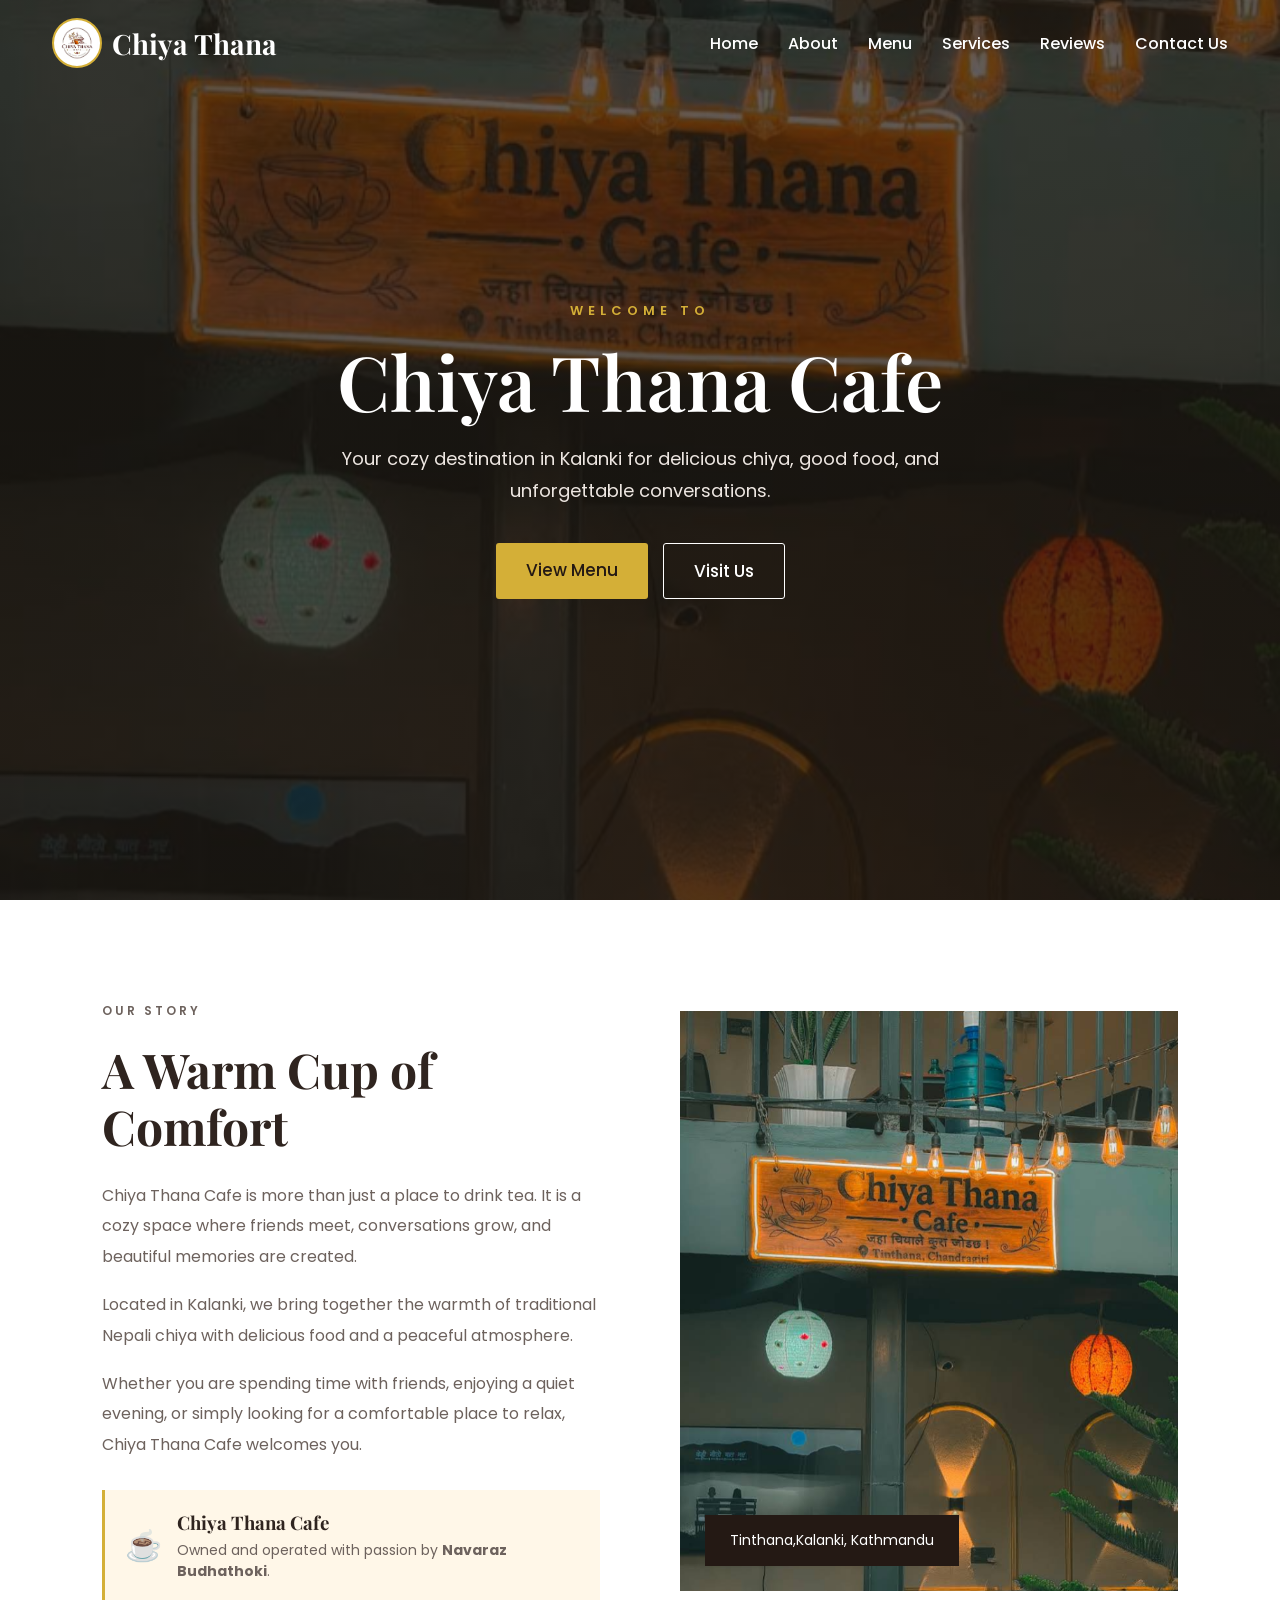
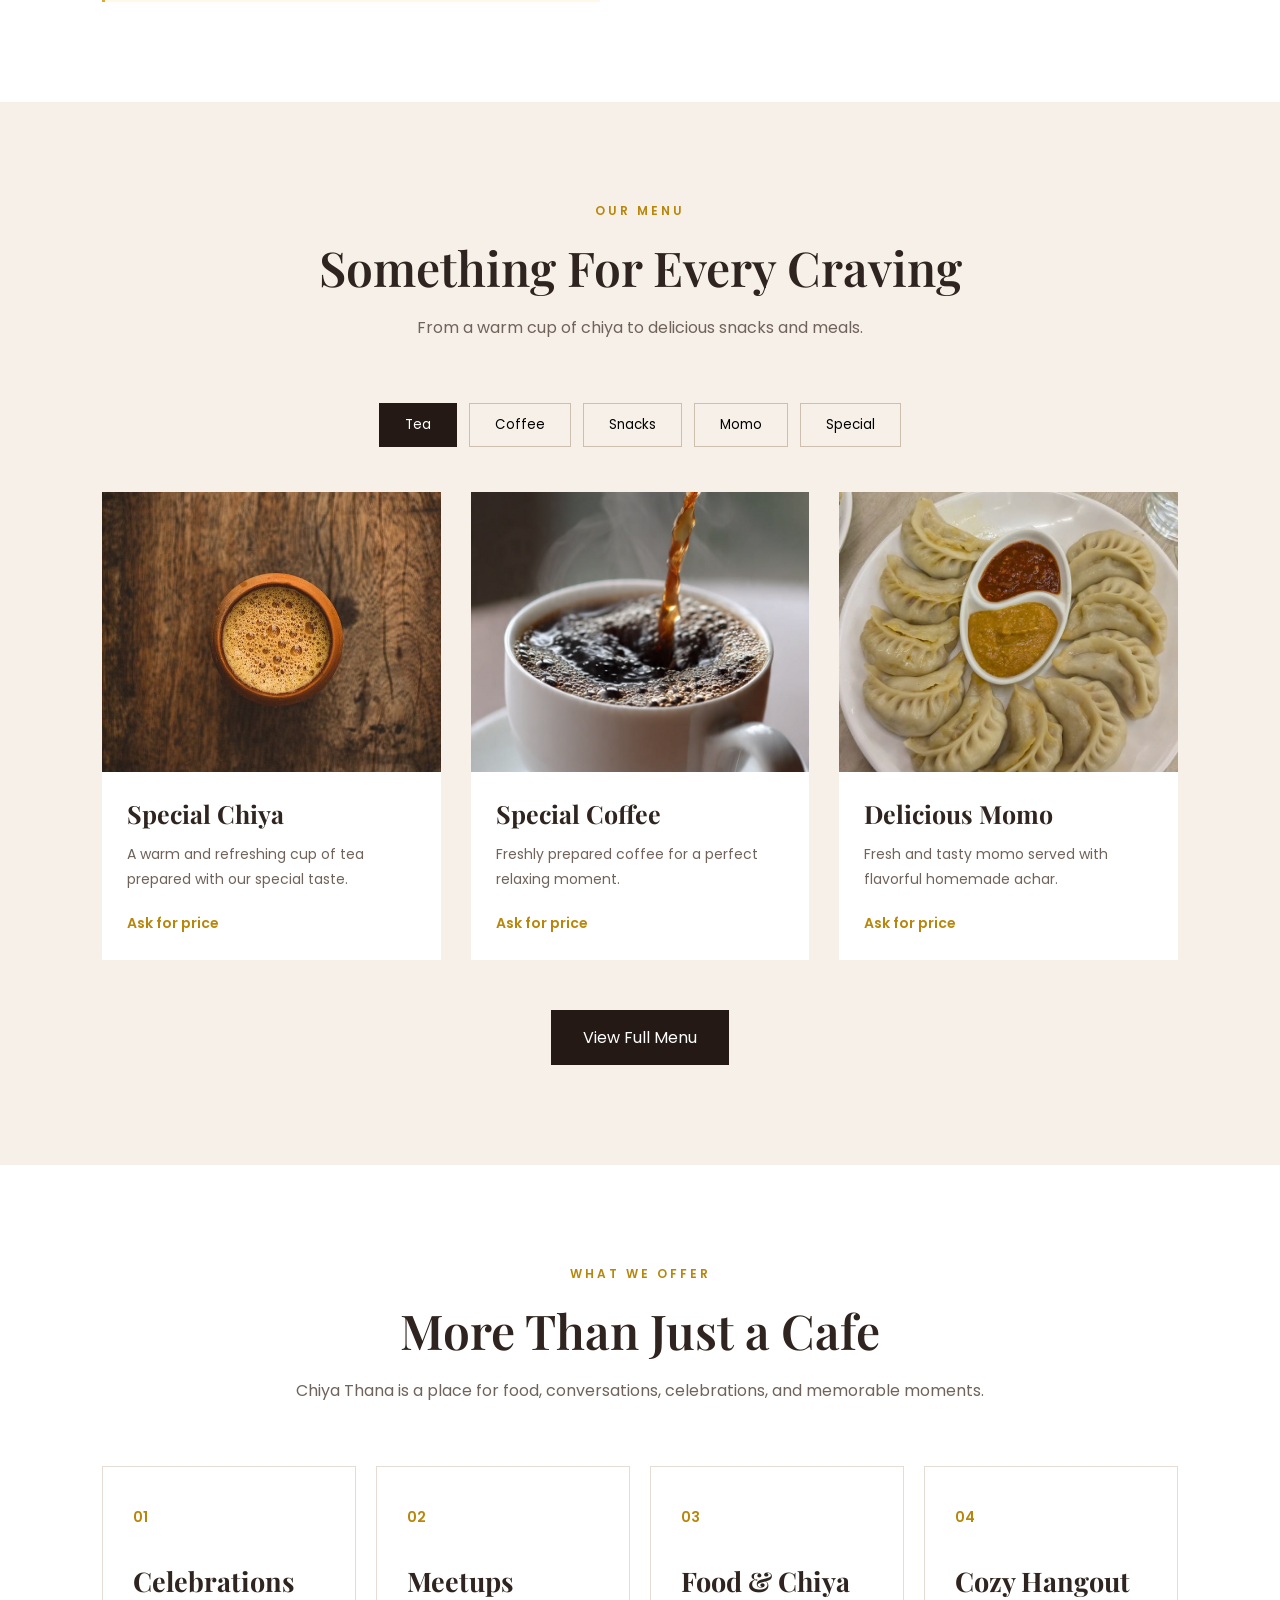
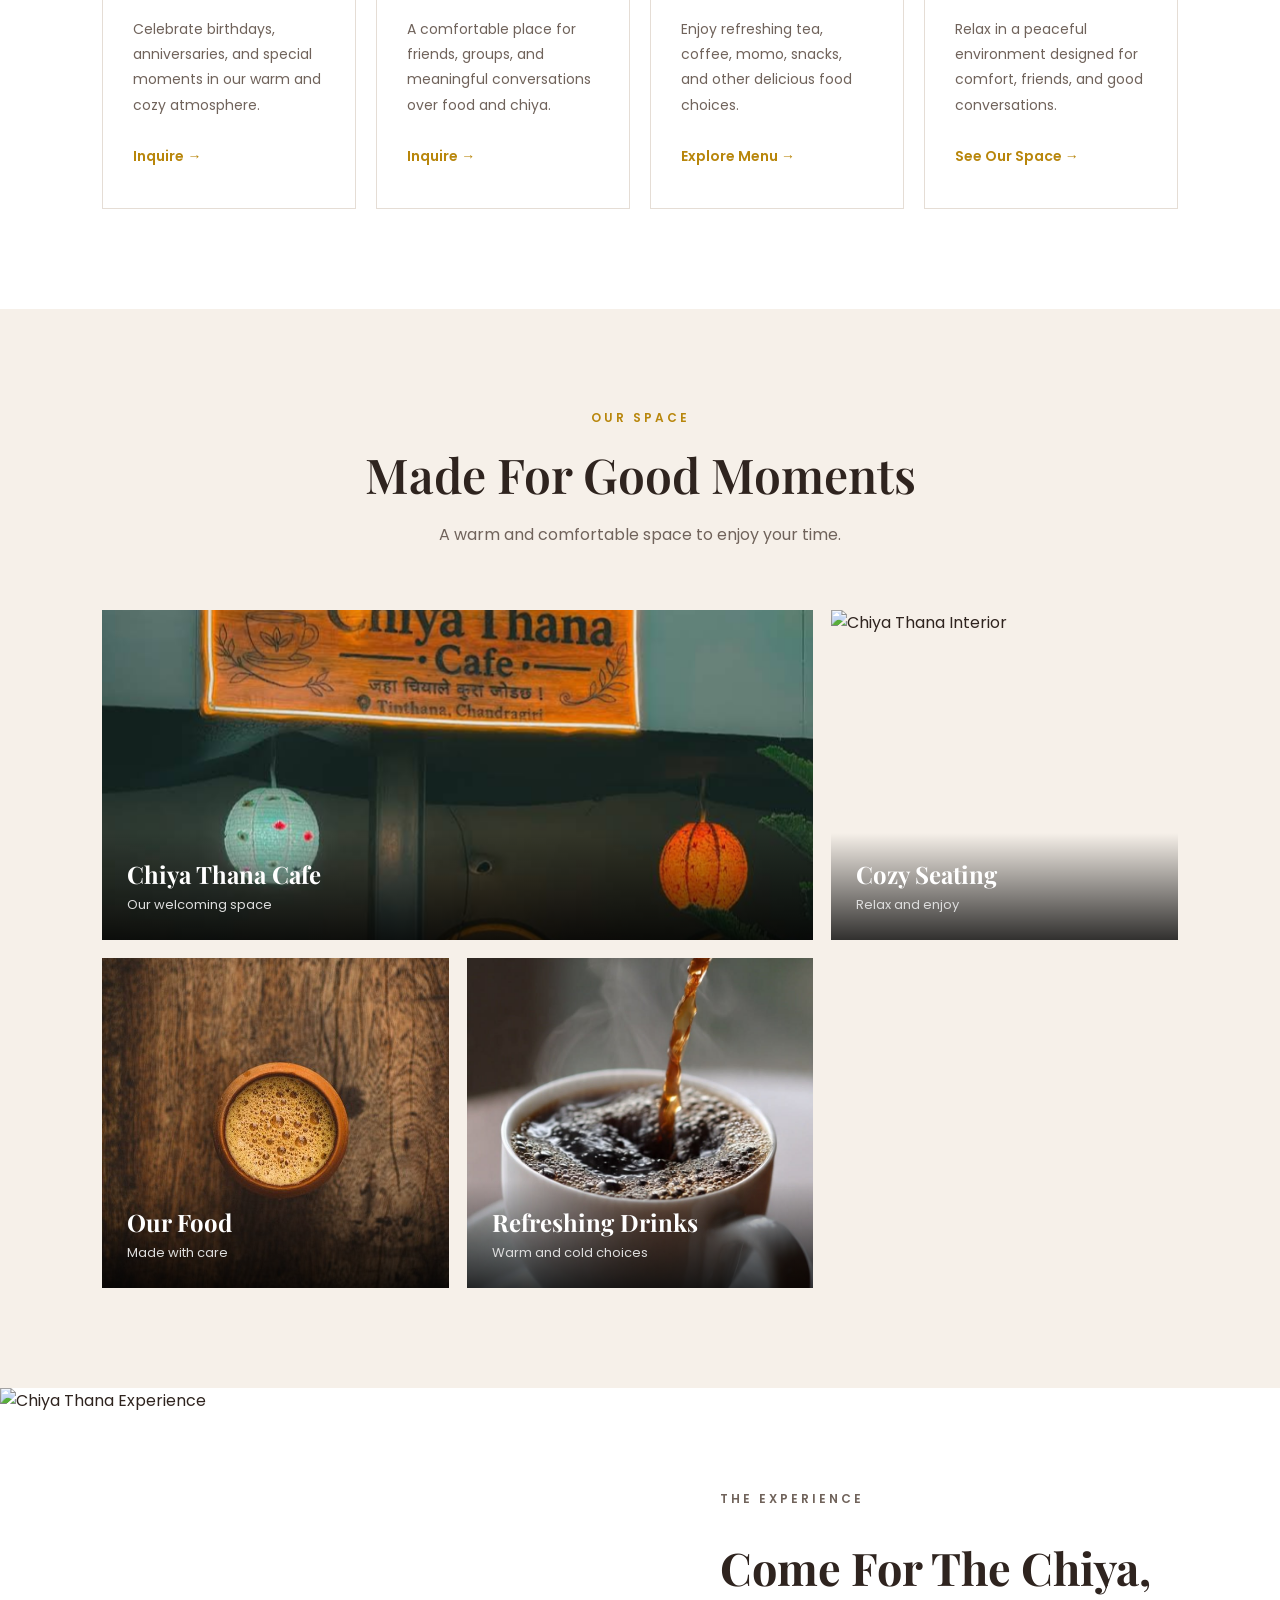
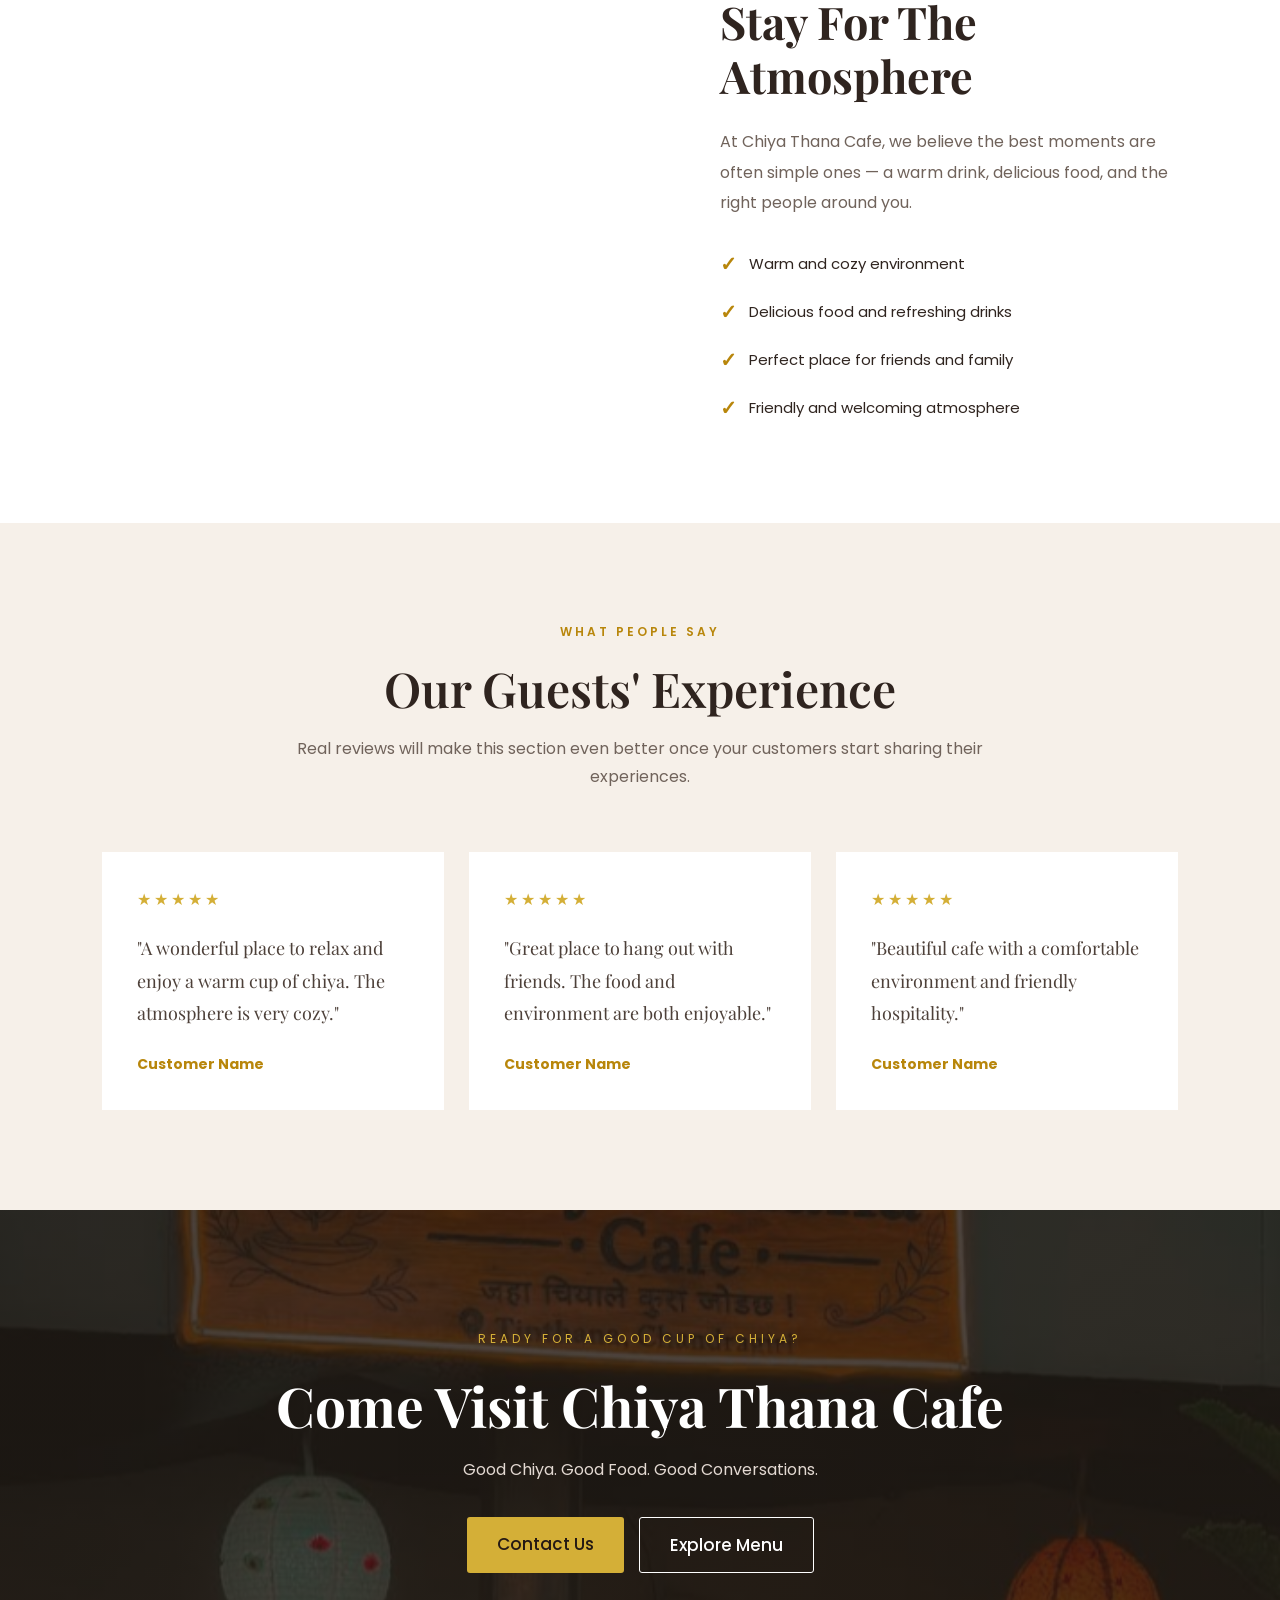
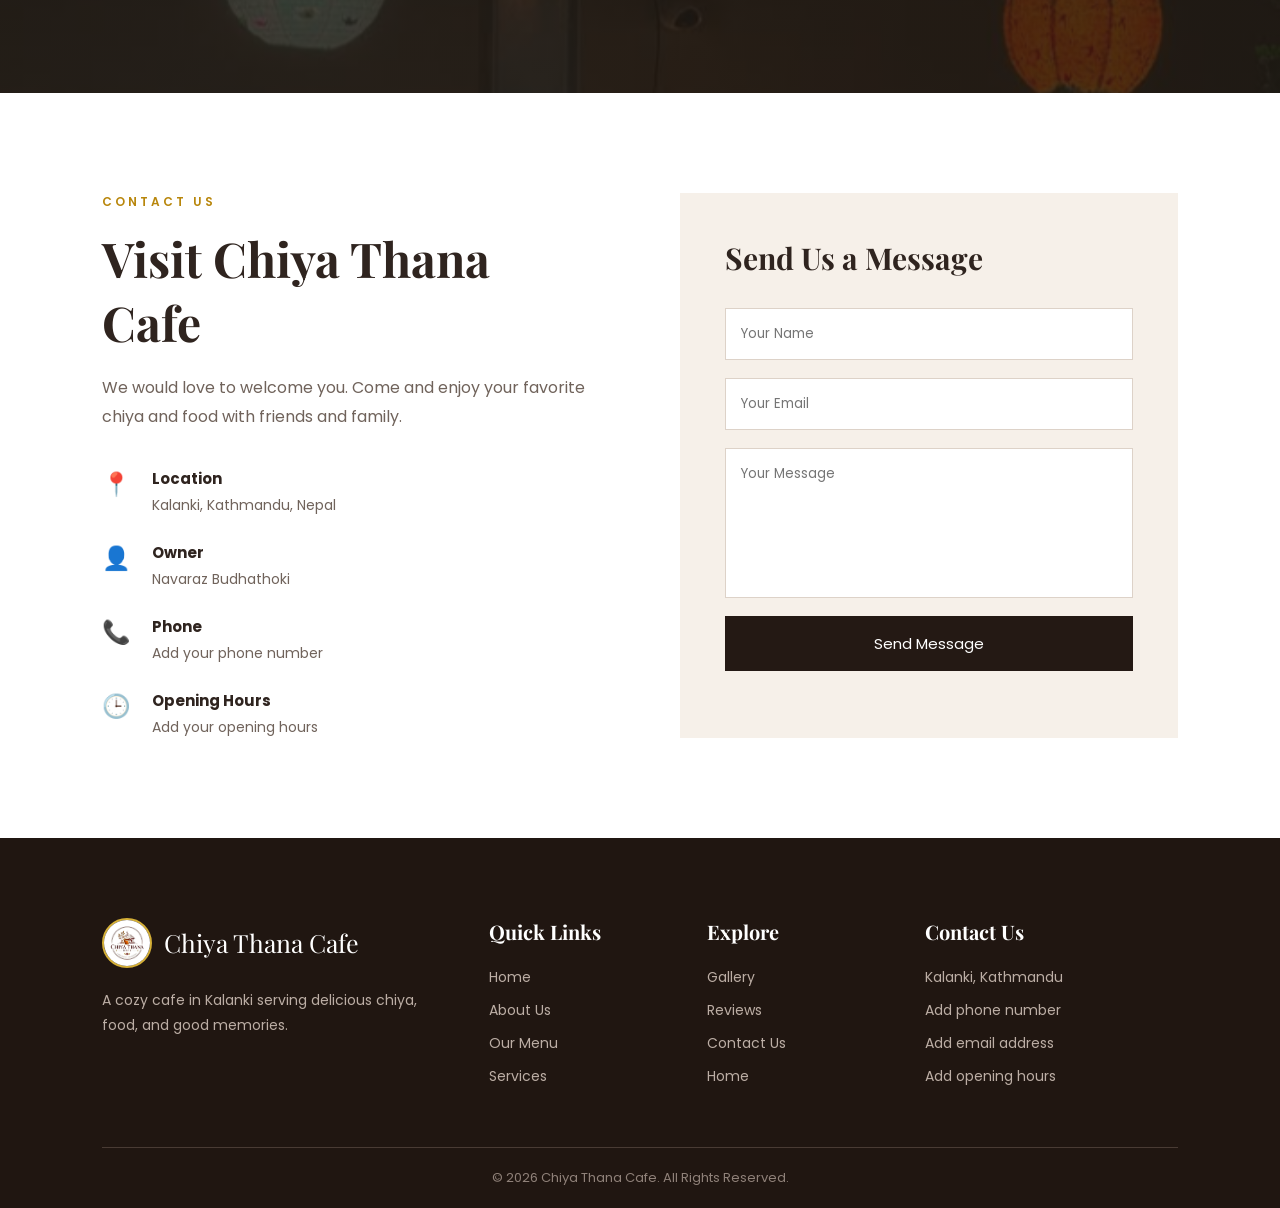
==== index.html @ babbaf50 "Add files via upload" ====
<!DOCTYPE html>
<html lang="en">
<head>
<meta charset="UTF-8">
<meta name="viewport" content="width=device-width, initial-scale=1.0">

<title>Chiya Thana Cafe | Kalanki</title>

<link rel="stylesheet" href="style.css">

<link rel="preconnect" href="https://fonts.googleapis.com">
<link rel="preconnect" href="https://fonts.gstatic.com" crossorigin>

<link href="https://fonts.googleapis.com/css2?family=Poppins:wght@300;400;500;600;700&family=Playfair+Display:wght@500;600;700&display=swap" rel="stylesheet">

</head>

<body>

<header id="header">

<div class="navbar">

<a href="#home" class="logo">
<img src="logo.jpg" alt="Chiya Thana Cafe Logo">
<span>Chiya Thana</span>
</a>

<nav id="navLinks">

<a href="#home">Home</a>
<a href="#about">About</a>
<a href="#menu">Menu</a>
<a href="#services">Services</a>
<a href="#reviews">Reviews</a>
<a href="#contact">Contact Us</a>

</nav>

<button class="menu-btn" id="menuBtn">☰</button>

</div>

</header>


<section class="hero" id="home">

<div class="hero-overlay"></div>

<div class="hero-content">

<p class="hero-small">WELCOME TO</p>

<h1>Chiya Thana Cafe</h1>

<p class="hero-text">
Your cozy destination in Kalanki for delicious chiya,
good food, and unforgettable conversations.
</p>

<div class="hero-buttons">

<a href="#menu" class="btn primary-btn">
View Menu
</a>

<a href="#contact" class="btn secondary-btn">
Visit Us
</a>

</div>

</div>

</section>


<section class="about section" id="about">

<div class="about-text">

<p class="section-tag">OUR STORY</p>

<h2>A Warm Cup of Comfort</h2>

<p>
Chiya Thana Cafe is more than just a place to drink tea.
It is a cozy space where friends meet, conversations grow,
and beautiful memories are created.
</p>

<p>
Located in Kalanki, we bring together the warmth of
traditional Nepali chiya with delicious food and a peaceful
atmosphere.
</p>

<p>
Whether you are spending time with friends, enjoying a quiet
evening, or simply looking for a comfortable place to relax,
Chiya Thana Cafe welcomes you.
</p>

<div class="about-owner">

<div class="owner-icon">☕</div>

<div>

<h3>Chiya Thana Cafe</h3>

<p>
Owned and operated with passion by
<strong>Navaraz Budhathoki</strong>.
</p>

</div>

</div>

</div>


<div class="about-image">

<img src="cafe1.png" alt="Chiya Thana Cafe">

<div class="image-label">

<span>Tinthana,Kalanki, Kathmandu</span>

</div>

</div>

</section>


<section class="menu-preview section" id="menu">

<div class="section-heading">

<p class="section-tag">OUR MENU</p>

<h2>Something For Every Craving</h2>

<p>
From a warm cup of chiya to delicious snacks and meals.
</p>

</div>


<div class="menu-categories">

<button class="category active">Tea</button>
<button class="category">Coffee</button>
<button class="category">Snacks</button>
<button class="category">Momo</button>
<button class="category">Special</button>

</div>


<div class="food-grid">

<div class="food-card">

<div class="food-image">

<img src="cafe3.jpg" alt="Chiya">

</div>

<div class="food-content">

<h3>Special Chiya</h3>

<p>
A warm and refreshing cup of tea prepared with our special taste.
</p>

<span>Ask for price</span>

</div>

</div>


<div class="food-card">

<div class="food-image">

<img src="cafe4.jpg" alt="Coffee">

</div>

<div class="food-content">

<h3>Special Coffee</h3>

<p>
Freshly prepared coffee for a perfect relaxing moment.
</p>

<span>Ask for price</span>

</div>

</div>


<div class="food-card">

<div class="food-image">

<img src="cafe5.jpg" alt="Momo">

</div>

<div class="food-content">

<h3>Delicious Momo</h3>

<p>
Fresh and tasty momo served with flavorful homemade achar.
</p>

<span>Ask for price</span>

</div>

</div>

</div>


<div class="center-button">

<a href="#contact" class="dark-btn">
View Full Menu
</a>

</div>

</section>


<section class="services section" id="services">

<div class="section-heading">

<p class="section-tag">WHAT WE OFFER</p>

<h2>More Than Just a Cafe</h2>

<p>
Chiya Thana is a place for food, conversations, celebrations,
and memorable moments.
</p>

</div>


<div class="services-grid">


<div class="service-card">

<div class="service-number">01</div>

<h3>Celebrations</h3>

<p>
Celebrate birthdays, anniversaries, and special moments in
our warm and cozy atmosphere.
</p>

<a href="#contact">Inquire →</a>

</div>


<div class="service-card">

<div class="service-number">02</div>

<h3>Meetups</h3>

<p>
A comfortable place for friends, groups, and meaningful
conversations over food and chiya.
</p>

<a href="#contact">Inquire →</a>

</div>


<div class="service-card">

<div class="service-number">03</div>

<h3>Food & Chiya</h3>

<p>
Enjoy refreshing tea, coffee, momo, snacks, and other
delicious food choices.
</p>

<a href="#menu">Explore Menu →</a>

</div>


<div class="service-card">

<div class="service-number">04</div>

<h3>Cozy Hangout</h3>

<p>
Relax in a peaceful environment designed for comfort,
friends, and good conversations.
</p>

<a href="#gallery">See Our Space →</a>

</div>

</div>

</section>


<section class="space section" id="gallery">

<div class="section-heading">

<p class="section-tag">OUR SPACE</p>

<h2>Made For Good Moments</h2>

<p>
A warm and comfortable space to enjoy your time.
</p>

</div>


<div class="gallery-grid">

<div class="gallery-item large">

<img src="cafe1.png" alt="Chiya Thana Exterior">

<div class="gallery-overlay">

<h3>Chiya Thana Cafe</h3>

<p>Our welcoming space</p>

</div>

</div>


<div class="gallery-item">

<img src="cafe2.jpg" alt="Chiya Thana Interior">

<div class="gallery-overlay">

<h3>Cozy Seating</h3>

<p>Relax and enjoy</p>

</div>

</div>


<div class="gallery-item">

<img src="cafe3.jpg" alt="Chiya Thana Food">

<div class="gallery-overlay">

<h3>Our Food</h3>

<p>Made with care</p>

</div>

</div>


<div class="gallery-item">

<img src="cafe4.jpg" alt="Coffee">

<div class="gallery-overlay">

<h3>Refreshing Drinks</h3>

<p>Warm and cold choices</p>

</div>

</div>

</div>

</section>


<section class="experience section">

<div class="experience-image">

<img src="cafe2.jpg" alt="Chiya Thana Experience">

</div>


<div class="experience-content">

<p class="section-tag">THE EXPERIENCE</p>

<h2>Come For The Chiya, Stay For The Atmosphere</h2>

<p>
At Chiya Thana Cafe, we believe the best moments are often
simple ones — a warm drink, delicious food, and the right
people around you.
</p>


<div class="experience-list">

<div>

<span>✓</span>

<p>Warm and cozy environment</p>

</div>

<div>

<span>✓</span>

<p>Delicious food and refreshing drinks</p>

</div>

<div>

<span>✓</span>

<p>Perfect place for friends and family</p>

</div>

<div>

<span>✓</span>

<p>Friendly and welcoming atmosphere</p>

</div>

</div>

</div>

</section>


<section class="reviews section" id="reviews">

<div class="section-heading">

<p class="section-tag">WHAT PEOPLE SAY</p>

<h2>Our Guests' Experience</h2>

<p>
Real reviews will make this section even better once your
customers start sharing their experiences.
</p>

</div>


<div class="review-grid">


<div class="review-card">

<div class="stars">★★★★★</div>

<p>
"A wonderful place to relax and enjoy a warm cup of chiya.
The atmosphere is very cozy."
</p>

<h4>Customer Name</h4>

</div>


<div class="review-card">

<div class="stars">★★★★★</div>

<p>
"Great place to hang out with friends. The food and
environment are both enjoyable."
</p>

<h4>Customer Name</h4>

</div>


<div class="review-card">

<div class="stars">★★★★★</div>

<p>
"Beautiful cafe with a comfortable environment and
friendly hospitality."
</p>

<h4>Customer Name</h4>

</div>

</div>

</section>


<section class="cta">

<div class="cta-content">

<p>READY FOR A GOOD CUP OF CHIYA?</p>

<h2>Come Visit Chiya Thana Cafe</h2>

<span>
Good Chiya. Good Food. Good Conversations.
</span>

<div class="cta-buttons">

<a href="#contact" class="btn primary-btn">
Contact Us
</a>

<a href="#menu" class="btn secondary-btn">
Explore Menu
</a>

</div>

</div>

</section>


<section class="contact section" id="contact">

<div class="contact-left">

<p class="section-tag">CONTACT US</p>

<h2>Visit Chiya Thana Cafe</h2>

<p class="contact-description">
We would love to welcome you. Come and enjoy your favorite
chiya and food with friends and family.
</p>


<div class="contact-details">


<div class="contact-item">

<div class="contact-icon">📍</div>

<div>

<h3>Location</h3>

<p>Kalanki, Kathmandu, Nepal</p>

</div>

</div>


<div class="contact-item">

<div class="contact-icon">👤</div>

<div>

<h3>Owner</h3>

<p>Navaraz Budhathoki</p>

</div>

</div>


<div class="contact-item">

<div class="contact-icon">📞</div>

<div>

<h3>Phone</h3>

<p>Add your phone number</p>

</div>

</div>


<div class="contact-item">

<div class="contact-icon">🕒</div>

<div>

<h3>Opening Hours</h3>

<p>Add your opening hours</p>

</div>

</div>

</div>

</div>


<div class="contact-form">

<h3>Send Us a Message</h3>

<form id="contactForm">

<input type="text" placeholder="Your Name" required>

<input type="email" placeholder="Your Email" required>

<textarea placeholder="Your Message" required></textarea>

<button type="submit">
Send Message
</button>

<p id="formMessage"></p>

</form>

</div>

</section>


<footer>

<div class="footer-container">


<div class="footer-brand">

<a href="#home" class="footer-logo">

<img src="logo.jpg" alt="Chiya Thana Logo">

<span>Chiya Thana Cafe</span>

</a>

<p>
A cozy cafe in Kalanki serving delicious chiya,
food, and good memories.
</p>

</div>


<div class="footer-column">

<h3>Quick Links</h3>

<a href="#home">Home</a>
<a href="#about">About Us</a>
<a href="#menu">Our Menu</a>
<a href="#services">Services</a>

</div>


<div class="footer-column">

<h3>Explore</h3>

<a href="#gallery">Gallery</a>
<a href="#reviews">Reviews</a>
<a href="#contact">Contact Us</a>
<a href="#home">Home</a>

</div>


<div class="footer-column">

<h3>Contact Us</h3>

<p>Kalanki, Kathmandu</p>

<p>Add phone number</p>

<p>Add email address</p>

<p>Add opening hours</p>

</div>

</div>


<div class="footer-bottom">

<p>
© 2026 Chiya Thana Cafe. All Rights Reserved.
</p>

</div>

</footer>


<script src="script.js"></script>

</body>
</html>
---- style.css ----
*{
margin:0;
padding:0;
box-sizing:border-box;
scroll-behavior:smooth;
}

body{
font-family:'Poppins',sans-serif;
color:#2f241f;
background:#fffaf5;
overflow-x:hidden;
}

header{
position:absolute;
top:0;
left:0;
width:100%;
z-index:1000;
transition:.3s;
}

header.scrolled{
position:fixed;
background:#241914;
box-shadow:0 5px 20px rgba(0,0,0,.15);
}

.navbar{
width:95%;
max-width:1800px;
margin:auto;
padding:18px 20px;
display:flex;
align-items:center;
justify-content:space-between;
}

.logo{
text-decoration:none;
color:white;
font-size:28px;
font-weight:700;
font-family:'Playfair Display',serif;
display:flex;
align-items:center;
gap:10px;
}

.logo img{
width:50px;
height:50px;
object-fit:cover;
border:2px solid #D4AF37;
border-radius:50%;
padding:2px;
background:white;
}

nav{
display:flex;
align-items:center;
gap:30px;
}

nav a{
color:white;
text-decoration:none;
font-size:16px;
font-weight:500;
transition:.3s;
}

nav a:hover{
color:#D4AF37;
}

.menu-btn{
display:none;
background:none;
border:none;
color:white;
font-size:28px;
cursor:pointer;
}

.hero{
height:100vh;
min-height:650px;
background:url("cafe1.png") center/cover no-repeat;
position:relative;
display:flex;
align-items:center;
justify-content:center;
text-align:center;
}

.hero-overlay{
position:absolute;
top:0;
left:0;
width:100%;
height:100%;
background:linear-gradient(
rgba(25,15,10,.65),
rgba(25,15,10,.75)
);
}

.hero-content{
position:relative;
z-index:2;
color:white;
max-width:850px;
padding:30px;
}

.hero-small{
font-size:13px;
letter-spacing:5px;
color:#D4AF37;
margin-bottom:18px;
font-weight:600;
}

.hero h1{
font-family:'Playfair Display',serif;
font-size:76px;
font-weight:600;
margin-bottom:20px;
line-height:1.1;
}

.hero-text{
font-size:18px;
line-height:1.8;
max-width:650px;
margin:auto;
color:#eee7e2;
}

.hero-buttons{
display:flex;
justify-content:center;
gap:15px;
margin-top:35px;
}

.btn{
display:inline-block;
padding:14px 30px;
border-radius:3px;
text-decoration:none;
font-size:17px;
font-weight:500;
transition:.3s;
}

.primary-btn{
background:#D4AF37;
color:#241914;
}

.primary-btn:hover{
background:#f0cf67;
transform:translateY(-3px);
}

.secondary-btn{
border:1px solid white;
color:white;
}

.secondary-btn:hover{
background:white;
color:#241914;
}

.section{
padding:100px 8%;
}

.section-tag{
font-size:12px;
font-weight:600;
letter-spacing:3px;
color:#B8860B;
margin-bottom:15px;
}

.section-heading{
max-width:750px;
margin:0 auto 60px;
text-align:center;
}

.section-heading h2{
font-family:'Playfair Display',serif;
font-size:48px;
font-weight:600;
margin-bottom:15px;
}

.section-heading>p:last-child{
color:#70635b;
line-height:1.8;
}

.about{
display:grid;
grid-template-columns:1fr 1fr;
gap:80px;
align-items:center;
background:#fff;
}

.about-text h2{
font-family:'Playfair Display',serif;
font-size:48px;
line-height:1.2;
margin-bottom:25px;
}

.about-text>p{
color:#6d625d;
line-height:1.9;
margin-bottom:18px;
}

.about-owner{
display:flex;
align-items:center;
gap:15px;
margin-top:30px;
padding:20px;
background:#fff7e8;
border-left:3px solid #D4AF37;
}

.owner-icon{
font-size:30px;
}

.about-owner h3{
font-family:'Playfair Display',serif;
margin-bottom:5px;
}

.about-owner p{
font-size:14px;
color:#6d625d;
}

.about-image{
position:relative;
}

.about-image img{
width:100%;
height:580px;
object-fit:cover;
display:block;
}

.image-label{
position:absolute;
bottom:25px;
left:25px;
background:#241914;
color:white;
padding:15px 25px;
font-size:14px;
}

.menu-preview{
background:#f6f0e9;
}

.menu-categories{
display:flex;
justify-content:center;
gap:12px;
flex-wrap:wrap;
margin-bottom:45px;
}

.category{
padding:11px 25px;
background:transparent;
border:1px solid #cdbfae;
font-family:'Poppins',sans-serif;
cursor:pointer;
transition:.3s;
}

.category:hover,
.category.active{
background:#241914;
color:white;
border-color:#241914;
}

.food-grid{
display:grid;
grid-template-columns:repeat(3,1fr);
gap:30px;
max-width:1250px;
margin:auto;
}

.food-card{
background:white;
transition:.3s;
}

.food-card:hover{
transform:translateY(-8px);
box-shadow:0 15px 35px rgba(0,0,0,.08);
}

.food-image{
height:280px;
overflow:hidden;
}

.food-image img{
width:100%;
height:100%;
object-fit:cover;
transition:.5s;
}

.food-card:hover img{
transform:scale(1.08);
}

.food-content{
padding:25px;
}

.food-content h3{
font-family:'Playfair Display',serif;
font-size:25px;
margin-bottom:12px;
}

.food-content p{
font-size:14px;
line-height:1.8;
color:#70635b;
margin-bottom:18px;
}

.food-content span{
font-size:14px;
font-weight:600;
color:#B8860B;
}

.center-button{
text-align:center;
margin-top:50px;
}

.dark-btn{
display:inline-block;
background:#241914;
color:white;
padding:15px 32px;
text-decoration:none;
transition:.3s;
}

.dark-btn:hover{
background:#B8860B;
}

.services{
background:white;
}

.services-grid{
display:grid;
grid-template-columns:repeat(4,1fr);
gap:20px;
}

.service-card{
padding:40px 30px;
border:1px solid #e5ddd5;
transition:.3s;
}

.service-card:hover{
background:#241914;
color:white;
transform:translateY(-5px);
}

.service-number{
font-size:14px;
color:#B8860B;
margin-bottom:35px;
font-weight:600;
}

.service-card h3{
font-family:'Playfair Display',serif;
font-size:27px;
margin-bottom:18px;
}

.service-card p{
font-size:14px;
line-height:1.8;
color:#70635b;
margin-bottom:25px;
}

.service-card:hover p{
color:#ddd4cd;
}

.service-card a{
text-decoration:none;
color:#B8860B;
font-size:14px;
font-weight:600;
}

.space{
background:#f6f0e9;
}

.gallery-grid{
display:grid;
grid-template-columns:repeat(3,1fr);
gap:18px;
max-width:1400px;
margin:auto;
}

.gallery-item{
position:relative;
height:330px;
overflow:hidden;
}

.gallery-item.large{
grid-column:span 2;
}

.gallery-item img{
width:100%;
height:100%;
object-fit:cover;
transition:.5s;
}

.gallery-item:hover img{
transform:scale(1.08);
}

.gallery-overlay{
position:absolute;
left:0;
bottom:0;
width:100%;
padding:25px;
color:white;
background:linear-gradient(
transparent,
rgba(0,0,0,.8)
);
}

.gallery-overlay h3{
font-family:'Playfair Display',serif;
font-size:24px;
}

.gallery-overlay p{
font-size:13px;
margin-top:5px;
color:#ddd;
}

.experience{
display:grid;
grid-template-columns:1fr 1fr;
padding:0;
background:white;
}

.experience-image img{
width:100%;
height:100%;
min-height:600px;
object-fit:cover;
display:block;
}

.experience-content{
padding:100px 80px;
display:flex;
flex-direction:column;
justify-content:center;
}

.experience-content h2{
font-family:'Playfair Display',serif;
font-size:45px;
line-height:1.2;
margin-bottom:25px;
}

.experience-content>p{
color:#70635b;
line-height:1.9;
margin-bottom:30px;
}

.experience-list{
display:flex;
flex-direction:column;
gap:18px;
}

.experience-list div{
display:flex;
align-items:center;
gap:12px;
}

.experience-list span{
color:#B8860B;
font-weight:bold;
font-size:20px;
}

.experience-list p{
font-size:15px;
}

.reviews{
background:#f6f0e9;
}

.review-grid{
display:grid;
grid-template-columns:repeat(3,1fr);
gap:25px;
max-width:1250px;
margin:auto;
}

.review-card{
background:white;
padding:35px;
}

.stars{
color:#D4AF37;
letter-spacing:3px;
margin-bottom:20px;
}

.review-card>p{
font-family:'Playfair Display',serif;
font-size:18px;
line-height:1.8;
color:#4d4039;
margin-bottom:25px;
}

.review-card h4{
font-size:14px;
color:#B8860B;
}

.cta{
background:
linear-gradient(
rgba(30,20,15,.78),
rgba(30,20,15,.78)
),
url("cafe1.png") center/cover no-repeat;
padding:120px 20px;
text-align:center;
color:white;
}

.cta-content{
max-width:800px;
margin:auto;
}

.cta-content>p{
font-size:12px;
letter-spacing:4px;
color:#D4AF37;
margin-bottom:20px;
}

.cta h2{
font-family:'Playfair Display',serif;
font-size:55px;
margin-bottom:15px;
}

.cta-content>span{
color:#e3d9d2;
font-size:16px;
}

.cta-buttons{
display:flex;
justify-content:center;
gap:15px;
margin-top:35px;
}

.contact{
display:grid;
grid-template-columns:1fr 1fr;
gap:80px;
background:white;
}

.contact-left h2{
font-family:'Playfair Display',serif;
font-size:48px;
margin-bottom:20px;
}

.contact-description{
color:#70635b;
line-height:1.8;
margin-bottom:35px;
}

.contact-details{
display:flex;
flex-direction:column;
gap:25px;
}

.contact-item{
display:flex;
align-items:flex-start;
gap:15px;
}

.contact-icon{
font-size:23px;
width:35px;
}

.contact-item h3{
font-size:15px;
margin-bottom:5px;
}

.contact-item p{
font-size:14px;
color:#70635b;
}

.contact-form{
background:#f6f0e9;
padding:45px;
}

.contact-form h3{
font-family:'Playfair Display',serif;
font-size:30px;
margin-bottom:30px;
}

.contact-form form{
display:flex;
flex-direction:column;
gap:18px;
}

.contact-form input,
.contact-form textarea{
width:100%;
padding:15px;
border:1px solid #ddd2c8;
background:white;
font-family:'Poppins',sans-serif;
outline:none;
}

.contact-form input:focus,
.contact-form textarea:focus{
border-color:#B8860B;
}

.contact-form textarea{
height:150px;
resize:none;
}

.contact-form button{
background:#241914;
color:white;
border:none;
padding:16px;
font-family:'Poppins',sans-serif;
font-size:15px;
cursor:pointer;
transition:.3s;
}

.contact-form button:hover{
background:#B8860B;
}

#formMessage{
text-align:center;
color:#5a7d45;
font-size:14px;
}

footer{
background:#201611;
color:white;
padding:80px 8% 20px;
}

.footer-container{
display:grid;
grid-template-columns:2fr 1fr 1fr 1.5fr;
gap:50px;
padding-bottom:60px;
}

.footer-logo{
display:flex;
align-items:center;
gap:12px;
text-decoration:none;
color:white;
font-family:'Playfair Display',serif;
font-size:25px;
margin-bottom:20px;
}

.footer-logo img{
width:50px;
height:50px;
border-radius:50%;
object-fit:cover;
border:2px solid #D4AF37;
}

.footer-brand>p{
font-size:14px;
line-height:1.8;
color:#bcaea5;
max-width:320px;
}

.footer-column{
display:flex;
flex-direction:column;
gap:12px;
}

.footer-column h3{
font-family:'Playfair Display',serif;
font-size:20px;
margin-bottom:10px;
}

.footer-column a,
.footer-column p{
color:#bcaea5;
font-size:14px;
text-decoration:none;
transition:.3s;
}

.footer-column a:hover{
color:#D4AF37;
}

.footer-bottom{
border-top:1px solid #493b34;
padding-top:20px;
text-align:center;
}

.footer-bottom p{
font-size:13px;
color:#8f8179;
}

@media(max-width:1100px){

nav{
gap:18px;
}

nav a{
font-size:14px;
}

.services-grid{
grid-template-columns:repeat(2,1fr);
}

}

@media(max-width:900px){

.navbar{
width:100%;
padding:15px 25px;
}

.menu-btn{
display:block;
z-index:1002;
}

nav{
position:absolute;
top:80px;
left:0;
width:100%;
background:#241914;
flex-direction:column;
align-items:center;
gap:0;
max-height:0;
overflow:hidden;
transition:.4s;
}

nav.active{
max-height:500px;
padding:15px 0;
}

nav a{
font-size:16px;
padding:14px;
}

.hero h1{
font-size:58px;
}

.about,
.contact{
grid-template-columns:1fr;
gap:50px;
}

.food-grid,
.review-grid{
grid-template-columns:1fr;
max-width:550px;
}

.experience{
grid-template-columns:1fr;
}

.experience-image img{
min-height:450px;
}

.experience-content{
padding:80px 8%;
}

.footer-container{
grid-template-columns:1fr 1fr;
}

}

@media(max-width:600px){

.section{
padding:75px 6%;
}

.logo{
font-size:22px;
}

.logo img{
width:43px;
height:43px;
}

.hero{
min-height:600px;
}

.hero h1{
font-size:43px;
}

.hero-text{
font-size:16px;
}

.hero-buttons,
.cta-buttons{
flex-direction:column;
align-items:center;
}

.btn{
width:210px;
}

.section-heading h2,
.about-text h2,
.contact-left h2,
.experience-content h2{
font-size:35px;
}

.services-grid{
grid-template-columns:1fr;
}

.gallery-grid{
grid-template-columns:1fr;
}

.gallery-item.large{
grid-column:span 1;
}

.gallery-item{
height:300px;
}

.cta{
padding:90px 20px;
}

.cta h2{
font-size:38px;
}

.contact-form{
padding:30px 20px;
}

.footer-container{
grid-template-columns:1fr;
gap:35px;
}

}
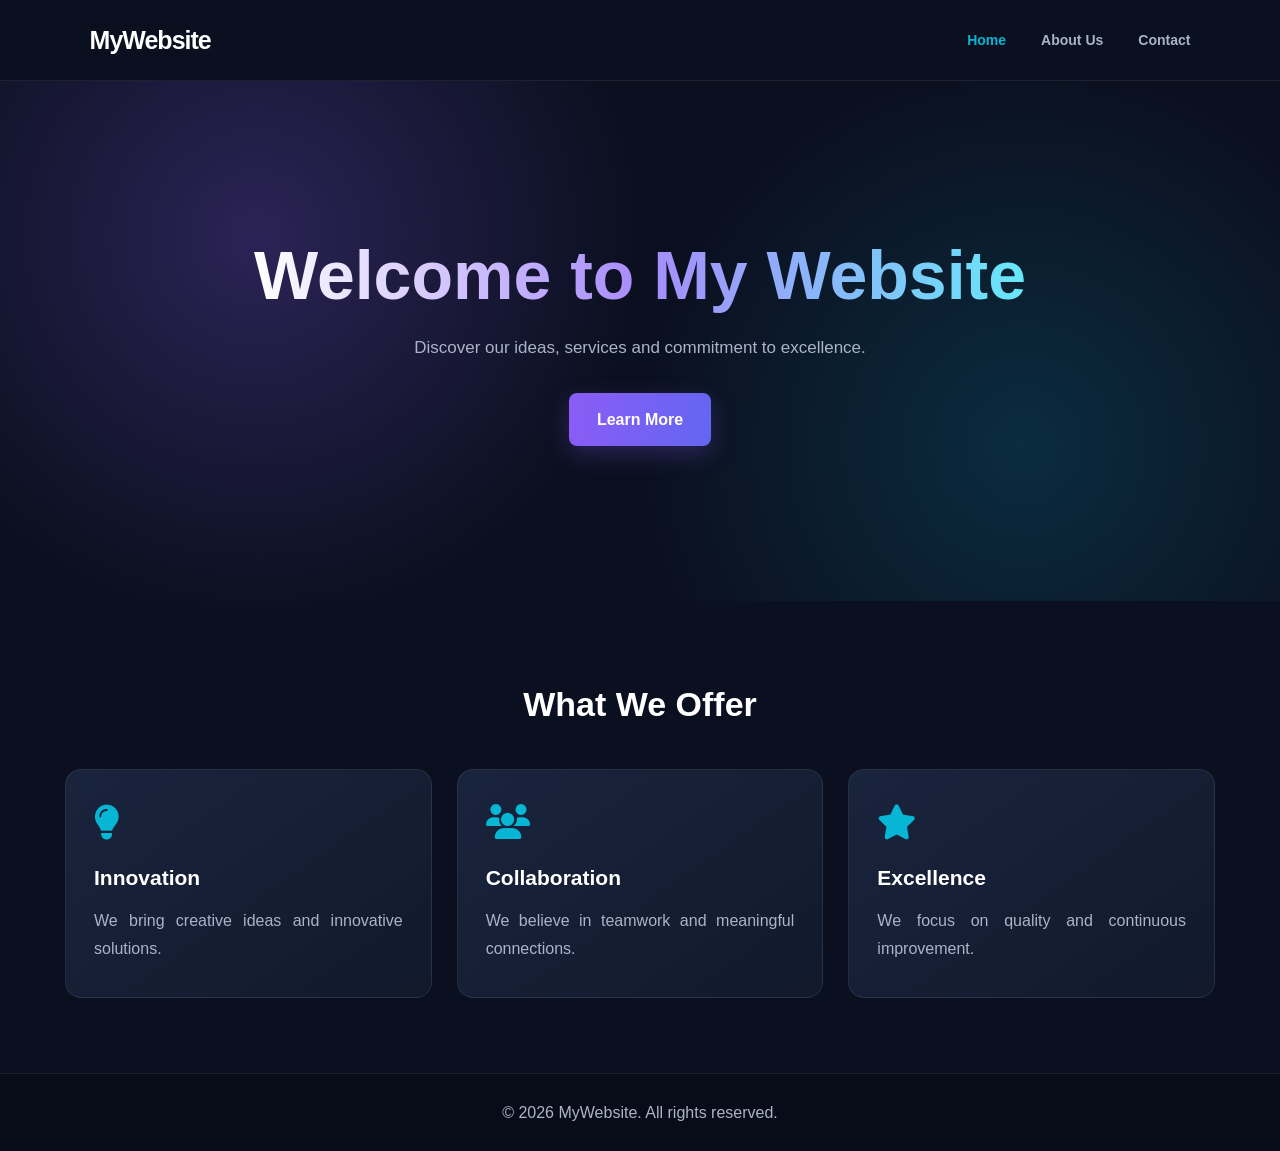
==== commit f0eca9e7: "Update website design and pages" ====
--- a/index.html
+++ b/index.html
@@ -1,759 +1,64 @@
 <!DOCTYPE html>
 <html lang="en">
 <head>
-<meta charset="UTF-8">
-<meta name="viewport" content="width=device-width, initial-scale=1.0">
-
-<title>Chiya Thana Cafe | Kalanki</title>
-
-<link rel="stylesheet" href="style.css">
-
-<link rel="preconnect" href="https://fonts.googleapis.com">
-<link rel="preconnect" href="https://fonts.gstatic.com" crossorigin>
-
-<link href="https://fonts.googleapis.com/css2?family=Poppins:wght@300;400;500;600;700&family=Playfair+Display:wght@500;600;700&display=swap" rel="stylesheet">
-
+    <meta charset="UTF-8">
+    <meta name="viewport" content="width=device-width, initial-scale=1.0">
+    <title>Home | My Website</title>
+    <link rel="stylesheet" href="style.css">
+    <link rel="stylesheet" href="https://cdnjs.cloudflare.com/ajax/libs/font-awesome/6.5.2/css/all.min.css">
+    <script src="script.js" defer></script>
 </head>
-
 <body>
 
-<header id="header">
+<header>
+    <nav class="navbar">
+        <a href="index.html" class="logo">MyWebsite</a>
 
-<div class="navbar">
+        <button class="menu-toggle">
+            <i class="fa fa-bars"></i>
+        </button>
 
-<a href="#home" class="logo">
-<img src="logo.jpg" alt="Chiya Thana Cafe Logo">
-<span>Chiya Thana</span>
-</a>
-
-<nav id="navLinks">
-
-<a href="#home">Home</a>
-<a href="#about">About</a>
-<a href="#menu">Menu</a>
-<a href="#services">Services</a>
-<a href="#reviews">Reviews</a>
-<a href="#contact">Contact Us</a>
-
-</nav>
-
-<button class="menu-btn" id="menuBtn">☰</button>
-
-</div>
-
+        <ul class="nav-menu">
+            <li><a href="index.html" class="active">Home</a></li>
+            <li><a href="about.html">About Us</a></li>
+            <li><a href="contact.html">Contact</a></li>
+        </ul>
+    </nav>
 </header>
 
-
-<section class="hero" id="home">
-
-<div class="hero-overlay"></div>
-
-<div class="hero-content">
-
-<p class="hero-small">WELCOME TO</p>
-
-<h1>Chiya Thana Cafe</h1>
-
-<p class="hero-text">
-Your cozy destination in Kalanki for delicious chiya,
-good food, and unforgettable conversations.
-</p>
-
-<div class="hero-buttons">
-
-<a href="#menu" class="btn primary-btn">
-View Menu
-</a>
-
-<a href="#contact" class="btn secondary-btn">
-Visit Us
-</a>
-
-</div>
-
-</div>
-
+<section class="hero">
+    <h1>Welcome to My Website</h1>
+    <p>Discover our ideas, services and commitment to excellence.</p>
+    <a href="about.html" class="btn">Learn More</a>
 </section>
 
+<section class="container">
+    <h2>What We Offer</h2>
 
-<section class="about section" id="about">
+    <div class="cards">
+        <div class="card">
+            <i class="fa fa-lightbulb"></i>
+            <h3>Innovation</h3>
+            <p>We bring creative ideas and innovative solutions.</p>
+        </div>
 
-<div class="about-text">
+        <div class="card">
+            <i class="fa fa-users"></i>
+            <h3>Collaboration</h3>
+            <p>We believe in teamwork and meaningful connections.</p>
+        </div>
 
-<p class="section-tag">OUR STORY</p>
-
-<h2>A Warm Cup of Comfort</h2>
-
-<p>
-Chiya Thana Cafe is more than just a place to drink tea.
-It is a cozy space where friends meet, conversations grow,
-and beautiful memories are created.
-</p>
-
-<p>
-Located in Kalanki, we bring together the warmth of
-traditional Nepali chiya with delicious food and a peaceful
-atmosphere.
-</p>
-
-<p>
-Whether you are spending time with friends, enjoying a quiet
-evening, or simply looking for a comfortable place to relax,
-Chiya Thana Cafe welcomes you.
-</p>
-
-<div class="about-owner">
-
-<div class="owner-icon">☕</div>
-
-<div>
-
-<h3>Chiya Thana Cafe</h3>
-
-<p>
-Owned and operated with passion by
-<strong>Navaraz Budhathoki</strong>.
-</p>
-
-</div>
-
-</div>
-
-</div>
-
-
-<div class="about-image">
-
-<img src="cafe1.png" alt="Chiya Thana Cafe">
-
-<div class="image-label">
-
-<span>Tinthana,Kalanki, Kathmandu</span>
-
-</div>
-
-</div>
-
+        <div class="card">
+            <i class="fa fa-star"></i>
+            <h3>Excellence</h3>
+            <p>We focus on quality and continuous improvement.</p>
+        </div>
+    </div>
 </section>
 
-
-<section class="menu-preview section" id="menu">
-
-<div class="section-heading">
-
-<p class="section-tag">OUR MENU</p>
-
-<h2>Something For Every Craving</h2>
-
-<p>
-From a warm cup of chiya to delicious snacks and meals.
-</p>
-
-</div>
-
-
-<div class="menu-categories">
-
-<button class="category active">Tea</button>
-<button class="category">Coffee</button>
-<button class="category">Snacks</button>
-<button class="category">Momo</button>
-<button class="category">Special</button>
-
-</div>
-
-
-<div class="food-grid">
-
-<div class="food-card">
-
-<div class="food-image">
-
-<img src="cafe3.jpg" alt="Chiya">
-
-</div>
-
-<div class="food-content">
-
-<h3>Special Chiya</h3>
-
-<p>
-A warm and refreshing cup of tea prepared with our special taste.
-</p>
-
-<span>Ask for price</span>
-
-</div>
-
-</div>
-
-
-<div class="food-card">
-
-<div class="food-image">
-
-<img src="cafe4.jpg" alt="Coffee">
-
-</div>
-
-<div class="food-content">
-
-<h3>Special Coffee</h3>
-
-<p>
-Freshly prepared coffee for a perfect relaxing moment.
-</p>
-
-<span>Ask for price</span>
-
-</div>
-
-</div>
-
-
-<div class="food-card">
-
-<div class="food-image">
-
-<img src="cafe5.jpg" alt="Momo">
-
-</div>
-
-<div class="food-content">
-
-<h3>Delicious Momo</h3>
-
-<p>
-Fresh and tasty momo served with flavorful homemade achar.
-</p>
-
-<span>Ask for price</span>
-
-</div>
-
-</div>
-
-</div>
-
-
-<div class="center-button">
-
-<a href="#contact" class="dark-btn">
-View Full Menu
-</a>
-
-</div>
-
-</section>
-
-
-<section class="services section" id="services">
-
-<div class="section-heading">
-
-<p class="section-tag">WHAT WE OFFER</p>
-
-<h2>More Than Just a Cafe</h2>
-
-<p>
-Chiya Thana is a place for food, conversations, celebrations,
-and memorable moments.
-</p>
-
-</div>
-
-
-<div class="services-grid">
-
-
-<div class="service-card">
-
-<div class="service-number">01</div>
-
-<h3>Celebrations</h3>
-
-<p>
-Celebrate birthdays, anniversaries, and special moments in
-our warm and cozy atmosphere.
-</p>
-
-<a href="#contact">Inquire →</a>
-
-</div>
-
-
-<div class="service-card">
-
-<div class="service-number">02</div>
-
-<h3>Meetups</h3>
-
-<p>
-A comfortable place for friends, groups, and meaningful
-conversations over food and chiya.
-</p>
-
-<a href="#contact">Inquire →</a>
-
-</div>
-
-
-<div class="service-card">
-
-<div class="service-number">03</div>
-
-<h3>Food & Chiya</h3>
-
-<p>
-Enjoy refreshing tea, coffee, momo, snacks, and other
-delicious food choices.
-</p>
-
-<a href="#menu">Explore Menu →</a>
-
-</div>
-
-
-<div class="service-card">
-
-<div class="service-number">04</div>
-
-<h3>Cozy Hangout</h3>
-
-<p>
-Relax in a peaceful environment designed for comfort,
-friends, and good conversations.
-</p>
-
-<a href="#gallery">See Our Space →</a>
-
-</div>
-
-</div>
-
-</section>
-
-
-<section class="space section" id="gallery">
-
-<div class="section-heading">
-
-<p class="section-tag">OUR SPACE</p>
-
-<h2>Made For Good Moments</h2>
-
-<p>
-A warm and comfortable space to enjoy your time.
-</p>
-
-</div>
-
-
-<div class="gallery-grid">
-
-<div class="gallery-item large">
-
-<img src="cafe1.png" alt="Chiya Thana Exterior">
-
-<div class="gallery-overlay">
-
-<h3>Chiya Thana Cafe</h3>
-
-<p>Our welcoming space</p>
-
-</div>
-
-</div>
-
-
-<div class="gallery-item">
-
-<img src="cafe2.jpg" alt="Chiya Thana Interior">
-
-<div class="gallery-overlay">
-
-<h3>Cozy Seating</h3>
-
-<p>Relax and enjoy</p>
-
-</div>
-
-</div>
-
-
-<div class="gallery-item">
-
-<img src="cafe3.jpg" alt="Chiya Thana Food">
-
-<div class="gallery-overlay">
-
-<h3>Our Food</h3>
-
-<p>Made with care</p>
-
-</div>
-
-</div>
-
-
-<div class="gallery-item">
-
-<img src="cafe4.jpg" alt="Coffee">
-
-<div class="gallery-overlay">
-
-<h3>Refreshing Drinks</h3>
-
-<p>Warm and cold choices</p>
-
-</div>
-
-</div>
-
-</div>
-
-</section>
-
-
-<section class="experience section">
-
-<div class="experience-image">
-
-<img src="cafe2.jpg" alt="Chiya Thana Experience">
-
-</div>
-
-
-<div class="experience-content">
-
-<p class="section-tag">THE EXPERIENCE</p>
-
-<h2>Come For The Chiya, Stay For The Atmosphere</h2>
-
-<p>
-At Chiya Thana Cafe, we believe the best moments are often
-simple ones — a warm drink, delicious food, and the right
-people around you.
-</p>
-
-
-<div class="experience-list">
-
-<div>
-
-<span>✓</span>
-
-<p>Warm and cozy environment</p>
-
-</div>
-
-<div>
-
-<span>✓</span>
-
-<p>Delicious food and refreshing drinks</p>
-
-</div>
-
-<div>
-
-<span>✓</span>
-
-<p>Perfect place for friends and family</p>
-
-</div>
-
-<div>
-
-<span>✓</span>
-
-<p>Friendly and welcoming atmosphere</p>
-
-</div>
-
-</div>
-
-</div>
-
-</section>
-
-
-<section class="reviews section" id="reviews">
-
-<div class="section-heading">
-
-<p class="section-tag">WHAT PEOPLE SAY</p>
-
-<h2>Our Guests' Experience</h2>
-
-<p>
-Real reviews will make this section even better once your
-customers start sharing their experiences.
-</p>
-
-</div>
-
-
-<div class="review-grid">
-
-
-<div class="review-card">
-
-<div class="stars">★★★★★</div>
-
-<p>
-"A wonderful place to relax and enjoy a warm cup of chiya.
-The atmosphere is very cozy."
-</p>
-
-<h4>Customer Name</h4>
-
-</div>
-
-
-<div class="review-card">
-
-<div class="stars">★★★★★</div>
-
-<p>
-"Great place to hang out with friends. The food and
-environment are both enjoyable."
-</p>
-
-<h4>Customer Name</h4>
-
-</div>
-
-
-<div class="review-card">
-
-<div class="stars">★★★★★</div>
-
-<p>
-"Beautiful cafe with a comfortable environment and
-friendly hospitality."
-</p>
-
-<h4>Customer Name</h4>
-
-</div>
-
-</div>
-
-</section>
-
-
-<section class="cta">
-
-<div class="cta-content">
-
-<p>READY FOR A GOOD CUP OF CHIYA?</p>
-
-<h2>Come Visit Chiya Thana Cafe</h2>
-
-<span>
-Good Chiya. Good Food. Good Conversations.
-</span>
-
-<div class="cta-buttons">
-
-<a href="#contact" class="btn primary-btn">
-Contact Us
-</a>
-
-<a href="#menu" class="btn secondary-btn">
-Explore Menu
-</a>
-
-</div>
-
-</div>
-
-</section>
-
-
-<section class="contact section" id="contact">
-
-<div class="contact-left">
-
-<p class="section-tag">CONTACT US</p>
-
-<h2>Visit Chiya Thana Cafe</h2>
-
-<p class="contact-description">
-We would love to welcome you. Come and enjoy your favorite
-chiya and food with friends and family.
-</p>
-
-
-<div class="contact-details">
-
-
-<div class="contact-item">
-
-<div class="contact-icon">📍</div>
-
-<div>
-
-<h3>Location</h3>
-
-<p>Kalanki, Kathmandu, Nepal</p>
-
-</div>
-
-</div>
-
-
-<div class="contact-item">
-
-<div class="contact-icon">👤</div>
-
-<div>
-
-<h3>Owner</h3>
-
-<p>Navaraz Budhathoki</p>
-
-</div>
-
-</div>
-
-
-<div class="contact-item">
-
-<div class="contact-icon">📞</div>
-
-<div>
-
-<h3>Phone</h3>
-
-<p>Add your phone number</p>
-
-</div>
-
-</div>
-
-
-<div class="contact-item">
-
-<div class="contact-icon">🕒</div>
-
-<div>
-
-<h3>Opening Hours</h3>
-
-<p>Add your opening hours</p>
-
-</div>
-
-</div>
-
-</div>
-
-</div>
-
-
-<div class="contact-form">
-
-<h3>Send Us a Message</h3>
-
-<form id="contactForm">
-
-<input type="text" placeholder="Your Name" required>
-
-<input type="email" placeholder="Your Email" required>
-
-<textarea placeholder="Your Message" required></textarea>
-
-<button type="submit">
-Send Message
-</button>
-
-<p id="formMessage"></p>
-
-</form>
-
-</div>
-
-</section>
-
-
 <footer>
-
-<div class="footer-container">
-
-
-<div class="footer-brand">
-
-<a href="#home" class="footer-logo">
-
-<img src="logo.jpg" alt="Chiya Thana Logo">
-
-<span>Chiya Thana Cafe</span>
-
-</a>
-
-<p>
-A cozy cafe in Kalanki serving delicious chiya,
-food, and good memories.
-</p>
-
-</div>
-
-
-<div class="footer-column">
-
-<h3>Quick Links</h3>
-
-<a href="#home">Home</a>
-<a href="#about">About Us</a>
-<a href="#menu">Our Menu</a>
-<a href="#services">Services</a>
-
-</div>
-
-
-<div class="footer-column">
-
-<h3>Explore</h3>
-
-<a href="#gallery">Gallery</a>
-<a href="#reviews">Reviews</a>
-<a href="#contact">Contact Us</a>
-<a href="#home">Home</a>
-
-</div>
-
-
-<div class="footer-column">
-
-<h3>Contact Us</h3>
-
-<p>Kalanki, Kathmandu</p>
-
-<p>Add phone number</p>
-
-<p>Add email address</p>
-
-<p>Add opening hours</p>
-
-</div>
-
-</div>
-
-
-<div class="footer-bottom">
-
-<p>
-© 2026 Chiya Thana Cafe. All Rights Reserved.
-</p>
-
-</div>
-
+    <p>&copy; 2026 MyWebsite. All rights reserved.</p>
 </footer>
-
-
-<script src="script.js"></script>
 
 </body>
 </html>
--- a/style.css
+++ b/style.css
@@ -1,965 +1,484 @@
-*{
-margin:0;
-padding:0;
-box-sizing:border-box;
-scroll-behavior:smooth;
-}
-
-body{
-font-family:'Poppins',sans-serif;
-color:#2f241f;
-background:#fffaf5;
-overflow-x:hidden;
-}
-
-header{
-position:absolute;
-top:0;
-left:0;
-width:100%;
-z-index:1000;
-transition:.3s;
-}
-
-header.scrolled{
-position:fixed;
-background:#241914;
-box-shadow:0 5px 20px rgba(0,0,0,.15);
-}
-
-.navbar{
-width:95%;
-max-width:1800px;
-margin:auto;
-padding:18px 20px;
-display:flex;
-align-items:center;
-justify-content:space-between;
-}
-
-.logo{
-text-decoration:none;
-color:white;
-font-size:28px;
-font-weight:700;
-font-family:'Playfair Display',serif;
-display:flex;
-align-items:center;
-gap:10px;
-}
-
-.logo img{
-width:50px;
-height:50px;
-object-fit:cover;
-border:2px solid #D4AF37;
-border-radius:50%;
-padding:2px;
-background:white;
-}
-
-nav{
-display:flex;
-align-items:center;
-gap:30px;
-}
-
-nav a{
-color:white;
-text-decoration:none;
-font-size:16px;
-font-weight:500;
-transition:.3s;
-}
-
-nav a:hover{
-color:#D4AF37;
-}
-
-.menu-btn{
-display:none;
-background:none;
-border:none;
-color:white;
-font-size:28px;
-cursor:pointer;
-}
-
-.hero{
-height:100vh;
-min-height:650px;
-background:url("cafe1.png") center/cover no-repeat;
-position:relative;
-display:flex;
-align-items:center;
-justify-content:center;
-text-align:center;
-}
-
-.hero-overlay{
-position:absolute;
-top:0;
-left:0;
-width:100%;
-height:100%;
-background:linear-gradient(
-rgba(25,15,10,.65),
-rgba(25,15,10,.75)
-);
-}
-
-.hero-content{
-position:relative;
-z-index:2;
-color:white;
-max-width:850px;
-padding:30px;
-}
-
-.hero-small{
-font-size:13px;
-letter-spacing:5px;
-color:#D4AF37;
-margin-bottom:18px;
-font-weight:600;
-}
-
-.hero h1{
-font-family:'Playfair Display',serif;
-font-size:76px;
-font-weight:600;
-margin-bottom:20px;
-line-height:1.1;
-}
-
-.hero-text{
-font-size:18px;
-line-height:1.8;
-max-width:650px;
-margin:auto;
-color:#eee7e2;
-}
-
-.hero-buttons{
-display:flex;
-justify-content:center;
-gap:15px;
-margin-top:35px;
-}
-
-.btn{
-display:inline-block;
-padding:14px 30px;
-border-radius:3px;
-text-decoration:none;
-font-size:17px;
-font-weight:500;
-transition:.3s;
-}
-
-.primary-btn{
-background:#D4AF37;
-color:#241914;
-}
-
-.primary-btn:hover{
-background:#f0cf67;
-transform:translateY(-3px);
-}
-
-.secondary-btn{
-border:1px solid white;
-color:white;
-}
-
-.secondary-btn:hover{
-background:white;
-color:#241914;
-}
-
-.section{
-padding:100px 8%;
-}
-
-.section-tag{
-font-size:12px;
-font-weight:600;
-letter-spacing:3px;
-color:#B8860B;
-margin-bottom:15px;
-}
-
-.section-heading{
-max-width:750px;
-margin:0 auto 60px;
-text-align:center;
-}
-
-.section-heading h2{
-font-family:'Playfair Display',serif;
-font-size:48px;
-font-weight:600;
-margin-bottom:15px;
-}
-
-.section-heading>p:last-child{
-color:#70635b;
-line-height:1.8;
-}
-
-.about{
-display:grid;
-grid-template-columns:1fr 1fr;
-gap:80px;
-align-items:center;
-background:#fff;
-}
-
-.about-text h2{
-font-family:'Playfair Display',serif;
-font-size:48px;
-line-height:1.2;
-margin-bottom:25px;
-}
-
-.about-text>p{
-color:#6d625d;
-line-height:1.9;
-margin-bottom:18px;
-}
-
-.about-owner{
-display:flex;
-align-items:center;
-gap:15px;
-margin-top:30px;
-padding:20px;
-background:#fff7e8;
-border-left:3px solid #D4AF37;
-}
-
-.owner-icon{
-font-size:30px;
-}
-
-.about-owner h3{
-font-family:'Playfair Display',serif;
-margin-bottom:5px;
-}
-
-.about-owner p{
-font-size:14px;
-color:#6d625d;
-}
-
-.about-image{
-position:relative;
-}
-
-.about-image img{
-width:100%;
-height:580px;
-object-fit:cover;
-display:block;
-}
-
-.image-label{
-position:absolute;
-bottom:25px;
-left:25px;
-background:#241914;
-color:white;
-padding:15px 25px;
-font-size:14px;
-}
-
-.menu-preview{
-background:#f6f0e9;
-}
-
-.menu-categories{
-display:flex;
-justify-content:center;
-gap:12px;
-flex-wrap:wrap;
-margin-bottom:45px;
-}
-
-.category{
-padding:11px 25px;
-background:transparent;
-border:1px solid #cdbfae;
-font-family:'Poppins',sans-serif;
-cursor:pointer;
-transition:.3s;
-}
-
-.category:hover,
-.category.active{
-background:#241914;
-color:white;
-border-color:#241914;
-}
-
-.food-grid{
-display:grid;
-grid-template-columns:repeat(3,1fr);
-gap:30px;
-max-width:1250px;
-margin:auto;
-}
-
-.food-card{
-background:white;
-transition:.3s;
-}
-
-.food-card:hover{
-transform:translateY(-8px);
-box-shadow:0 15px 35px rgba(0,0,0,.08);
-}
-
-.food-image{
-height:280px;
-overflow:hidden;
-}
-
-.food-image img{
-width:100%;
-height:100%;
-object-fit:cover;
-transition:.5s;
-}
-
-.food-card:hover img{
-transform:scale(1.08);
-}
-
-.food-content{
-padding:25px;
-}
-
-.food-content h3{
-font-family:'Playfair Display',serif;
-font-size:25px;
-margin-bottom:12px;
-}
-
-.food-content p{
-font-size:14px;
-line-height:1.8;
-color:#70635b;
-margin-bottom:18px;
-}
-
-.food-content span{
-font-size:14px;
-font-weight:600;
-color:#B8860B;
-}
-
-.center-button{
-text-align:center;
-margin-top:50px;
-}
-
-.dark-btn{
-display:inline-block;
-background:#241914;
-color:white;
-padding:15px 32px;
-text-decoration:none;
-transition:.3s;
-}
-
-.dark-btn:hover{
-background:#B8860B;
-}
-
-.services{
-background:white;
-}
-
-.services-grid{
-display:grid;
-grid-template-columns:repeat(4,1fr);
-gap:20px;
-}
-
-.service-card{
-padding:40px 30px;
-border:1px solid #e5ddd5;
-transition:.3s;
-}
-
-.service-card:hover{
-background:#241914;
-color:white;
-transform:translateY(-5px);
-}
-
-.service-number{
-font-size:14px;
-color:#B8860B;
-margin-bottom:35px;
-font-weight:600;
-}
-
-.service-card h3{
-font-family:'Playfair Display',serif;
-font-size:27px;
-margin-bottom:18px;
-}
-
-.service-card p{
-font-size:14px;
-line-height:1.8;
-color:#70635b;
-margin-bottom:25px;
-}
-
-.service-card:hover p{
-color:#ddd4cd;
-}
-
-.service-card a{
-text-decoration:none;
-color:#B8860B;
-font-size:14px;
-font-weight:600;
-}
-
-.space{
-background:#f6f0e9;
-}
-
-.gallery-grid{
-display:grid;
-grid-template-columns:repeat(3,1fr);
-gap:18px;
-max-width:1400px;
-margin:auto;
-}
-
-.gallery-item{
-position:relative;
-height:330px;
-overflow:hidden;
-}
-
-.gallery-item.large{
-grid-column:span 2;
-}
-
-.gallery-item img{
-width:100%;
-height:100%;
-object-fit:cover;
-transition:.5s;
-}
-
-.gallery-item:hover img{
-transform:scale(1.08);
-}
-
-.gallery-overlay{
-position:absolute;
-left:0;
-bottom:0;
-width:100%;
-padding:25px;
-color:white;
-background:linear-gradient(
-transparent,
-rgba(0,0,0,.8)
-);
-}
-
-.gallery-overlay h3{
-font-family:'Playfair Display',serif;
-font-size:24px;
-}
-
-.gallery-overlay p{
-font-size:13px;
-margin-top:5px;
-color:#ddd;
-}
-
-.experience{
-display:grid;
-grid-template-columns:1fr 1fr;
-padding:0;
-background:white;
-}
-
-.experience-image img{
-width:100%;
-height:100%;
-min-height:600px;
-object-fit:cover;
-display:block;
-}
-
-.experience-content{
-padding:100px 80px;
-display:flex;
-flex-direction:column;
-justify-content:center;
-}
-
-.experience-content h2{
-font-family:'Playfair Display',serif;
-font-size:45px;
-line-height:1.2;
-margin-bottom:25px;
-}
-
-.experience-content>p{
-color:#70635b;
-line-height:1.9;
-margin-bottom:30px;
-}
-
-.experience-list{
-display:flex;
-flex-direction:column;
-gap:18px;
-}
-
-.experience-list div{
-display:flex;
-align-items:center;
-gap:12px;
-}
-
-.experience-list span{
-color:#B8860B;
-font-weight:bold;
-font-size:20px;
-}
-
-.experience-list p{
-font-size:15px;
-}
-
-.reviews{
-background:#f6f0e9;
-}
-
-.review-grid{
-display:grid;
-grid-template-columns:repeat(3,1fr);
-gap:25px;
-max-width:1250px;
-margin:auto;
-}
-
-.review-card{
-background:white;
-padding:35px;
-}
-
-.stars{
-color:#D4AF37;
-letter-spacing:3px;
-margin-bottom:20px;
-}
-
-.review-card>p{
-font-family:'Playfair Display',serif;
-font-size:18px;
-line-height:1.8;
-color:#4d4039;
-margin-bottom:25px;
-}
-
-.review-card h4{
-font-size:14px;
-color:#B8860B;
-}
-
-.cta{
-background:
-linear-gradient(
-rgba(30,20,15,.78),
-rgba(30,20,15,.78)
-),
-url("cafe1.png") center/cover no-repeat;
-padding:120px 20px;
-text-align:center;
-color:white;
-}
-
-.cta-content{
-max-width:800px;
-margin:auto;
-}
-
-.cta-content>p{
-font-size:12px;
-letter-spacing:4px;
-color:#D4AF37;
-margin-bottom:20px;
-}
-
-.cta h2{
-font-family:'Playfair Display',serif;
-font-size:55px;
-margin-bottom:15px;
-}
-
-.cta-content>span{
-color:#e3d9d2;
-font-size:16px;
-}
-
-.cta-buttons{
-display:flex;
-justify-content:center;
-gap:15px;
-margin-top:35px;
-}
-
-.contact{
-display:grid;
-grid-template-columns:1fr 1fr;
-gap:80px;
-background:white;
-}
-
-.contact-left h2{
-font-family:'Playfair Display',serif;
-font-size:48px;
-margin-bottom:20px;
-}
-
-.contact-description{
-color:#70635b;
-line-height:1.8;
-margin-bottom:35px;
-}
-
-.contact-details{
-display:flex;
-flex-direction:column;
-gap:25px;
-}
-
-.contact-item{
-display:flex;
-align-items:flex-start;
-gap:15px;
-}
-
-.contact-icon{
-font-size:23px;
-width:35px;
-}
-
-.contact-item h3{
-font-size:15px;
-margin-bottom:5px;
-}
-
-.contact-item p{
-font-size:14px;
-color:#70635b;
-}
-
-.contact-form{
-background:#f6f0e9;
-padding:45px;
-}
-
-.contact-form h3{
-font-family:'Playfair Display',serif;
-font-size:30px;
-margin-bottom:30px;
-}
-
-.contact-form form{
-display:flex;
-flex-direction:column;
-gap:18px;
+
+
+* {
+    margin: 0;
+    padding: 0;
+    box-sizing: border-box;
+}
+
+:root {
+    --primary: #8b5cf6;
+    --secondary: #06b6d4;
+    --dark: #0b1020;
+    --card: #151d32;
+    --text: #aab4c8;
+    --white: #ffffff;
+}
+
+html {
+    scroll-behavior: smooth;
+}
+
+body {
+    font-family: 'Segoe UI', Arial, sans-serif;
+    background: var(--dark);
+    color: var(--white);
+    line-height: 1.7;
+}
+
+a {
+    text-decoration: none;
+}
+
+.container {
+    max-width: 1150px;
+    width: 90%;
+    margin: auto;
+}
+
+/* NAVIGATION */
+header {
+    position: sticky;
+    top: 0;
+    z-index: 1000;
+    background: rgba(11, 16, 32, 0.88);
+    backdrop-filter: blur(15px);
+    border-bottom: 1px solid rgba(255,255,255,0.08);
+}
+
+.navbar {
+    min-height: 80px;
+    padding: 0 7%;
+    display: flex;
+    align-items: center;
+    justify-content: space-between;
+}
+
+.logo {
+    color: white;
+    font-size: 25px;
+    font-weight: 800;
+    letter-spacing: -1px;
+}
+
+.logo i {
+    color: var(--primary);
+}
+
+.nav-menu {
+    display: flex;
+    align-items: center;
+    gap: 35px;
+    list-style: none;
+}
+
+.nav-menu a {
+    color: var(--text);
+    font-size: 14px;
+    font-weight: 600;
+    transition: 0.3s;
+}
+
+.nav-menu a:hover,
+.nav-menu a.active {
+    color: var(--secondary);
+}
+
+.menu-toggle {
+    display: none;
+    background: none;
+    border: none;
+    color: white;
+    font-size: 24px;
+    cursor: pointer;
+}
+
+/* HERO SECTION */
+.hero {
+    min-height: 520px;
+    padding: 120px 20px;
+    text-align: center;
+    display: flex;
+    flex-direction: column;
+    justify-content: center;
+    align-items: center;
+    background:
+        radial-gradient(circle at 20% 30%, rgba(139,92,246,.25), transparent 35%),
+        radial-gradient(circle at 80% 70%, rgba(6,182,212,.17), transparent 35%),
+        var(--dark);
+}
+
+.hero h1 {
+    font-size: clamp(38px, 6vw, 68px);
+    line-height: 1.15;
+    font-weight: 800;
+    max-width: 850px;
+    margin-bottom: 20px;
+    background: linear-gradient(90deg, #ffffff, #a78bfa, #67e8f9);
+    -webkit-background-clip: text;
+    background-clip: text;
+    color: transparent;
+}
+
+.hero p {
+    color: var(--text);
+    max-width: 600px;
+    font-size: 17px;
+    margin-bottom: 30px;
+}
+
+/* BUTTONS */
+.btn {
+    display: inline-block;
+    padding: 13px 28px;
+    border-radius: 8px;
+    background: linear-gradient(100deg, var(--primary), #6366f1);
+    color: white;
+    font-weight: 700;
+    transition: 0.3s;
+    box-shadow: 0 8px 25px rgba(139,92,246,.25);
+}
+
+.btn:hover {
+    transform: translateY(-4px);
+    box-shadow: 0 12px 30px rgba(139,92,246,.4);
+}
+
+/* SECTIONS */
+.container {
+    padding-top: 75px;
+    padding-bottom: 75px;
+}
+
+.container > h2 {
+    text-align: center;
+    font-size: 34px;
+    margin-bottom: 35px;
+}
+
+/* CARDS */
+.cards {
+    display: grid;
+    grid-template-columns: repeat(3, 1fr);
+    gap: 25px;
+}
+
+.card {
+    background: linear-gradient(145deg, #19243d, #11192b);
+    border: 1px solid rgba(255,255,255,.08);
+    border-radius: 16px;
+    padding: 35px 28px;
+    transition: transform .35s, border-color .35s;
+}
+
+.card:hover {
+    transform: translateY(-10px);
+    border-color: var(--primary);
+}
+
+.card i {
+    font-size: 35px;
+    color: var(--secondary);
+    margin-bottom: 20px;
+}
+
+.card h3 {
+    font-size: 21px;
+    margin-bottom: 12px;
+}
+
+.card p,
+.about p {
+    color: var(--text);
+    text-align: justify;
+}
+
+/* ABOUT PAGE */
+.about {
+    max-width: 900px;
+}
+
+.about h2 {
+    color: #c4b5fd;
+    margin: 30px 0 12px;
+}
+
+.about p {
+    margin-bottom: 20px;
+}
+
+/* CONTACT PAGE */
+.contact {
+    max-width: 650px;
+}
+
+form label {
+    display: block;
+    margin: 18px 0 7px;
+    font-weight: 600;
+}
+
+form input,
+form textarea {
+    width: 100%;
+    padding: 14px;
+    border-radius: 8px;
+    border: 1px solid rgba(255,255,255,.12);
+    background: var(--card);
+    color: white;
+    outline: none;
+    font: inherit;
+}
+
+form input:focus,
+form textarea:focus {
+    border-color: var(--primary);
+    box-shadow: 0 0 0 3px rgba(139,92,246,.15);
+}
+
+form button {
+    border: none;
+    cursor: pointer;
+    margin-top: 20px;
+}
+
+/* FOOTER */
+footer {
+    padding: 25px;
+    text-align: center;
+    color: var(--text);
+    background: #080c18;
+    border-top: 1px solid rgba(255,255,255,.08);
+}
+
+/* ANIMATIONS */
+@keyframes fadeUp {
+    from {
+        opacity: 0;
+        transform: translateY(25px);
+    }
+    to {
+        opacity: 1;
+        transform: translateY(0);
+    }
+}
+
+.hero h1,
+.hero p,
+.hero .btn {
+    animation: fadeUp .8s ease both;
+}
+
+.card {
+    animation: fadeUp .7s ease both;
+}
+
+/* MOBILE RESPONSIVE */
+@media (max-width: 700px) {
+    .navbar {
+        padding: 0 5%;
+    }
+
+    .menu-toggle {
+        display: block;
+    }
+
+    .nav-menu {
+        display: none;
+        position: absolute;
+        top: 80px;
+        left: 0;
+        width: 100%;
+        padding: 25px;
+        flex-direction: column;
+        align-items: flex-start;
+        background: #11192b;
+        border-bottom: 1px solid rgba(255,255,255,.1);
+    }
+
+    .nav-menu.active {
+        display: flex;
+    }
+
+    .hero {
+        min-height: 430px;
+        padding: 80px 20px;
+    }
+
+    .hero h1 {
+        font-size: 38px;
+    }
+
+    .cards {
+        grid-template-columns: 1fr;
+    }
+
+    .container {
+        padding-top: 55px;
+        padding-bottom: 55px;
+    }
+}
+
+@media (prefers-reduced-motion: reduce) {
+    *, *::before, *::after {
+        scroll-behavior: auto !important;
+        animation-duration: 0.01ms !important;
+        transition-duration: 0.01ms !important;
+    }
+}
+
+/* ABOUT PAGE LAYOUT FIX */
+
+main {
+    width: 100%;
+    min-height: 70vh;
+    overflow: visible;
+}
+
+.about {
+    width: min(900px, 90%);
+    margin: 0 auto;
+    padding: 70px 0;
+}
+
+.about h2 {
+    margin-top: 35px;
+    margin-bottom: 15px;
+    line-height: 1.4;
+}
+
+.about p {
+    line-height: 1.9;
+    margin-bottom: 25px;
+}
+
+.about .cards {
+    margin-top: 25px;
+    margin-bottom: 30px;
+}
+
+.about .card {
+    min-width: 0;
+    overflow-wrap: break-word;
+}
+
+@media (max-width: 700px) {
+    .about {
+        width: 90%;
+        padding: 45px 0;
+    }
+
+    .about .cards {
+        grid-template-columns: 1fr;
+    }
+}
+
+/* CONTACT PAGE FIX */
+
+.contact {
+    width: min(1100px, 90%);
+    margin: auto;
+    padding: 65px 0;
+}
+
+.contact > h2 {
+    text-align: center;
+    font-size: 36px;
+    margin-bottom: 15px;
+}
+
+.contact-intro {
+    color: var(--text);
+    text-align: center;
+    max-width: 650px;
+    margin: 0 auto 40px;
+}
+
+.contact-layout {
+    display: grid;
+    grid-template-columns: 0.8fr 1.2fr;
+    gap: 35px;
+    align-items: start;
+}
+
+.contact-info,
+.contact-form {
+    min-width: 0;
+    background: var(--card);
+    padding: 30px;
+    border-radius: 16px;
+    border: 1px solid rgba(255,255,255,0.08);
+}
+
+.contact-info h3,
+.contact-form h3 {
+    font-size: 22px;
+    margin-bottom: 25px;
+}
+
+.contact-item {
+    display: flex;
+    align-items: center;
+    gap: 18px;
+    margin-bottom: 25px;
+}
+
+.contact-item > i {
+    width: 45px;
+    height: 45px;
+    flex-shrink: 0;
+    display: grid;
+    place-items: center;
+    background: rgba(139,92,246,0.15);
+    color: var(--secondary);
+    border-radius: 10px;
+}
+
+.contact-item h4 {
+    margin-bottom: 3px;
+}
+
+.contact-item p {
+    color: var(--text);
+    overflow-wrap: anywhere;
+}
+
+.contact-form form {
+    width: 100%;
 }
 
 .contact-form input,
-.contact-form textarea{
-width:100%;
-padding:15px;
-border:1px solid #ddd2c8;
-background:white;
-font-family:'Poppins',sans-serif;
-outline:none;
-}
-
-.contact-form input:focus,
-.contact-form textarea:focus{
-border-color:#B8860B;
-}
-
-.contact-form textarea{
-height:150px;
-resize:none;
-}
-
-.contact-form button{
-background:#241914;
-color:white;
-border:none;
-padding:16px;
-font-family:'Poppins',sans-serif;
-font-size:15px;
-cursor:pointer;
-transition:.3s;
-}
-
-.contact-form button:hover{
-background:#B8860B;
-}
-
-#formMessage{
-text-align:center;
-color:#5a7d45;
-font-size:14px;
-}
-
-footer{
-background:#201611;
-color:white;
-padding:80px 8% 20px;
-}
-
-.footer-container{
-display:grid;
-grid-template-columns:2fr 1fr 1fr 1.5fr;
-gap:50px;
-padding-bottom:60px;
-}
-
-.footer-logo{
-display:flex;
-align-items:center;
-gap:12px;
-text-decoration:none;
-color:white;
-font-family:'Playfair Display',serif;
-font-size:25px;
-margin-bottom:20px;
-}
-
-.footer-logo img{
-width:50px;
-height:50px;
-border-radius:50%;
-object-fit:cover;
-border:2px solid #D4AF37;
-}
-
-.footer-brand>p{
-font-size:14px;
-line-height:1.8;
-color:#bcaea5;
-max-width:320px;
-}
-
-.footer-column{
-display:flex;
-flex-direction:column;
-gap:12px;
-}
-
-.footer-column h3{
-font-family:'Playfair Display',serif;
-font-size:20px;
-margin-bottom:10px;
-}
-
-.footer-column a,
-.footer-column p{
-color:#bcaea5;
-font-size:14px;
-text-decoration:none;
-transition:.3s;
-}
-
-.footer-column a:hover{
-color:#D4AF37;
-}
-
-.footer-bottom{
-border-top:1px solid #493b34;
-padding-top:20px;
-text-align:center;
-}
-
-.footer-bottom p{
-font-size:13px;
-color:#8f8179;
-}
-
-@media(max-width:1100px){
-
-nav{
-gap:18px;
-}
-
-nav a{
-font-size:14px;
-}
-
-.services-grid{
-grid-template-columns:repeat(2,1fr);
-}
-
-}
-
-@media(max-width:900px){
-
-.navbar{
-width:100%;
-padding:15px 25px;
-}
-
-.menu-btn{
-display:block;
-z-index:1002;
-}
-
-nav{
-position:absolute;
-top:80px;
-left:0;
-width:100%;
-background:#241914;
-flex-direction:column;
-align-items:center;
-gap:0;
-max-height:0;
-overflow:hidden;
-transition:.4s;
-}
-
-nav.active{
-max-height:500px;
-padding:15px 0;
-}
-
-nav a{
-font-size:16px;
-padding:14px;
-}
-
-.hero h1{
-font-size:58px;
-}
-
-.about,
-.contact{
-grid-template-columns:1fr;
-gap:50px;
-}
-
-.food-grid,
-.review-grid{
-grid-template-columns:1fr;
-max-width:550px;
-}
-
-.experience{
-grid-template-columns:1fr;
-}
-
-.experience-image img{
-min-height:450px;
-}
-
-.experience-content{
-padding:80px 8%;
-}
-
-.footer-container{
-grid-template-columns:1fr 1fr;
-}
-
-}
-
-@media(max-width:600px){
-
-.section{
-padding:75px 6%;
-}
-
-.logo{
-font-size:22px;
-}
-
-.logo img{
-width:43px;
-height:43px;
-}
-
-.hero{
-min-height:600px;
-}
-
-.hero h1{
-font-size:43px;
-}
-
-.hero-text{
-font-size:16px;
-}
-
-.hero-buttons,
-.cta-buttons{
-flex-direction:column;
-align-items:center;
-}
-
-.btn{
-width:210px;
-}
-
-.section-heading h2,
-.about-text h2,
-.contact-left h2,
-.experience-content h2{
-font-size:35px;
-}
-
-.services-grid{
-grid-template-columns:1fr;
-}
-
-.gallery-grid{
-grid-template-columns:1fr;
-}
-
-.gallery-item.large{
-grid-column:span 1;
-}
-
-.gallery-item{
-height:300px;
-}
-
-.cta{
-padding:90px 20px;
-}
-
-.cta h2{
-font-size:38px;
-}
-
-.contact-form{
-padding:30px 20px;
-}
-
-.footer-container{
-grid-template-columns:1fr;
-gap:35px;
-}
-
-}+.contact-form textarea {
+    display: block;
+    margin-bottom: 15px;
+}
+
+.contact-form textarea {
+    resize: vertical;
+    min-height: 130px;
+}
+
+.contact-form .btn {
+    width: 100%;
+}
+
+#form-status {
+    color: var(--secondary);
+    margin-top: 15px;
+    overflow-wrap: anywhere;
+}
+
+@media (max-width: 750px) {
+    .contact-layout {
+        grid-template-columns: 1fr;
+    }
+
+    .contact > h2 {
+        font-size: 29px;
+    }
+
+    .contact-info,
+    .contact-form {
+        padding: 22px;
+    }
+}
